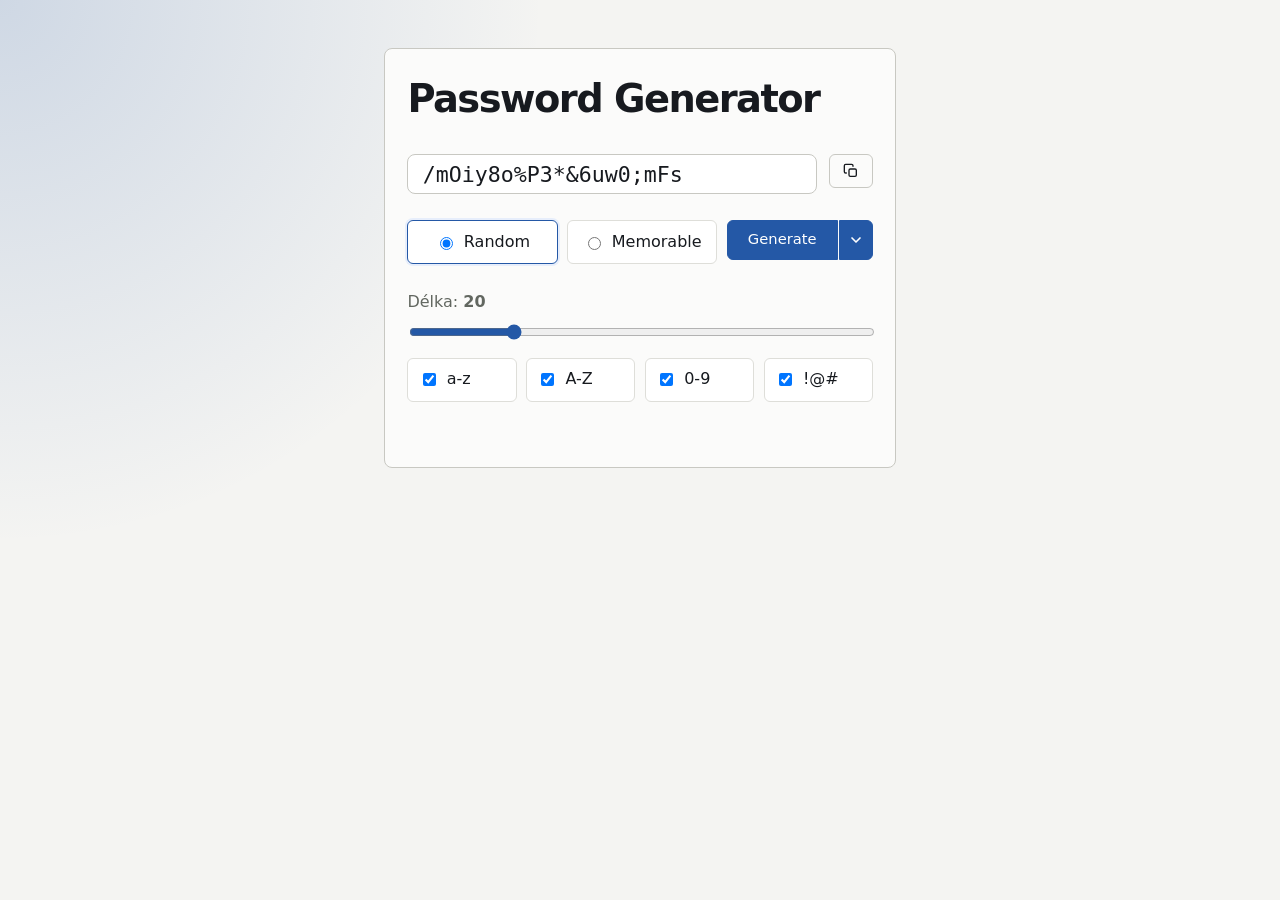
==== index.html @ ce69836f "Modernize kostra theming and make button focus visible Why Two CSS-first refinements to the vendored" ====
<!doctype html>
<html lang="cs">
<head>
  <meta charset="utf-8">
  <meta name="viewport" content="width=device-width, initial-scale=1">
  <title>Password Generator</title>
  <meta name="robots" content="noindex, nofollow">
  <link rel="stylesheet" href="/kostra.css?v=11">
  <link rel="stylesheet" href="/styles.css?v=11">
  <script defer src="/app.js?v=11"></script>
</head>
<body>
  <main class="page-shell">
    <section class="card" id="generatorCard">
      <h1>Password Generator</h1>

      <div class="result-row">
        <label class="sr-only" for="result">Vygenerované heslo</label>
        <input class="input input--lg result-input" id="result" type="text" readonly spellcheck="false" autocomplete="off" value="">
        <button class="btn btn--outline copy-btn" id="copyBtn" type="button" aria-label="Kopírovat" title="Kopírovat">
          <svg viewBox="0 0 24 24" width="18" height="18" fill="none" stroke="currentColor" stroke-width="2" stroke-linecap="round" stroke-linejoin="round" aria-hidden="true">
            <rect x="9" y="9" width="11" height="11" rx="2"></rect>
            <path d="M5 15H4a2 2 0 0 1-2-2V4a2 2 0 0 1 2-2h9a2 2 0 0 1 2 2v1"></path>
          </svg>
        </button>
      </div>

      <div class="controls-row">
        <div class="mode-switch" role="group" aria-label="Režim">
          <label><input type="radio" name="mode" value="random" checked> Random</label>
          <label><input type="radio" name="mode" value="memorable"> Memorable</label>
        </div>
        <div class="generate-group">
          <button class="btn btn--default btn--lg" id="generateBtn" type="button">Generate</button>
          <button class="btn btn--default btn--lg generate-caret" id="moreBtn" type="button" aria-haspopup="true" aria-expanded="false" aria-label="Další možnosti">
            <svg viewBox="0 0 24 24" width="16" height="16" fill="none" stroke="currentColor" stroke-width="2.5" stroke-linecap="round" stroke-linejoin="round" aria-hidden="true">
              <path d="m6 9 6 6 6-6"></path>
            </svg>
          </button>
          <div class="more-menu" id="moreMenu" role="menu" hidden>
            <button class="more-menu__item" id="bulkBtn" type="button" role="menuitem">Generovat 10 hesel do tabulky</button>
          </div>
        </div>
      </div>

      <div id="randomOptions">
        <label class="field">
          <span>Délka: <strong id="lengthValue">20</strong></span>
          <input id="length" type="range" min="8" max="64" value="20">
        </label>

        <div class="toggles" aria-label="Znakové sady">
          <label><input id="lowercase" type="checkbox" checked> a-z</label>
          <label><input id="uppercase" type="checkbox" checked> A-Z</label>
          <label><input id="numbers" type="checkbox" checked> 0-9</label>
          <label><input id="symbols" type="checkbox" checked> !@#</label>
        </div>
      </div>

      <div id="memorableOptions" hidden>
        <label class="field">
          <span>Počet slov: <strong id="wordCountValue">4</strong></span>
          <input id="wordCount" type="range" min="3" max="8" value="4">
        </label>
      </div>

      <span class="hint" id="copyHint" aria-live="polite"></span>
    </section>

    <section class="card table-card" id="tableCard" hidden>
      <div class="table-head">
        <h2>Hesla</h2>
        <button class="btn btn--outline" id="copyTableBtn" type="button">Kopírovat tabulku</button>
      </div>
      <table class="pw-table">
        <thead>
          <tr><th class="col-num">#</th><th class="col-user">Username</th><th>Password</th><th class="col-action"><span class="sr-only">Akce</span></th></tr>
        </thead>
        <tbody id="tableBody"></tbody>
      </table>
      <button class="btn btn--outline add-row-btn" id="addRowBtn" type="button">+ Přidat řádek</button>
      <span class="hint" id="tableHint" aria-live="polite"></span>
    </section>
  </main>
</body>
</html>
---- kostra.css ----
/*
 * kostra — minimalistický CSS design system nad nativními HTML prvky.
 *
 * Drop tento jeden soubor do projektu (statické HTML, Preact, React, Vue,
 * cokoliv) a používej třídy. Žádné JS hooky, žádné build kroky.
 *
 * Pojmenování tokenů koresponduje s shadcn/Tailwind konvencí (--background,
 * --foreground, --primary, ...), takže pozdější migrace na velkou knihovnu
 * = záměna stylesheet, ne přepis šablon.
 */

:root {
  color-scheme: light dark;

  /* === Colors — light/dark párováno přes light-dark() ============== */
  --bg: light-dark(#f4f4f2, #0e1014);
  --panel: light-dark(#fbfbfa, #15181d);
  --panel-2: light-dark(#f0f0ed, #1c2026);
  --panel-soft: light-dark(#ffffff, #1a1d22);
  --line: light-dark(#c8c8c2, #2a2f37);
  --line-soft: light-dark(#deded9, #232830);
  --line-strong: light-dark(#8f928a, #3f4651);
  --text: light-dark(#171a1f, #e6e8eb);
  --muted: light-dark(#626760, #8a93a0);
  --accent: light-dark(#2458a6, #6aa3ff);
  --accent-soft: light-dark(#e7eefb, #1a2c47);
  --accent-strong: light-dark(#1f4c8f, #8ab8ff);
  --danger: light-dark(#b42318, #ef5350);
  --danger-strong: light-dark(#991e14, #f0625f);
  --success: light-dark(#16803c, #4ade80);
  --warning: light-dark(#a15c00, #fbbf24);

  /* Text-on-fill — drží kontrast v obou režimech. */
  --on-accent: light-dark(#ffffff, #0e1014);
  --on-danger: light-dark(#ffffff, #0e1014);

  /* Tlumený translucentní surface (trigger tlačítka, ghost stavy). */
  --surface-translucent: light-dark(rgba(255, 255, 255, 0.34), rgba(255, 255, 255, 0.04));

  /* === Typography ================================================== */
  --font-sans: system-ui, -apple-system, "Segoe UI", sans-serif;
  --font-mono: ui-monospace, SFMono-Regular, Menlo, Consolas, monospace;

  /* === Radii ======================================================= */
  --radius-xs: 4px;
  --radius-sm: 6px;
  --radius-md: 8px;
  --radius-lg: 14px;
  --radius-pill: 999px;

  /* === Shadows — light-dark() na každé vrstvě (komatový list nelze
     dát do jednoho light-dark(), tak párujeme vrstvu po vrstvě) ====== */
  --shadow-sm: light-dark(0 1px 2px rgba(16, 24, 40, 0.05), 0 1px 2px rgba(0, 0, 0, 0.25));
  --shadow-md: light-dark(0 1px 2px rgba(16, 24, 40, 0.12), 0 1px 2px rgba(0, 0, 0, 0.4));
  --shadow-lg: light-dark(0 4px 14px rgba(15, 23, 42, 0.08), 0 4px 14px rgba(0, 0, 0, 0.5)),
    light-dark(0 2px 4px rgba(15, 23, 42, 0.04), 0 2px 4px rgba(0, 0, 0, 0.35));

  /* === Motion ====================================================== */
  --transition-base: background-color 150ms ease, border-color 150ms ease,
    color 150ms ease;
  --transition-with-shadow: var(--transition-base), box-shadow 150ms ease;

  /* === Focus rings — odvozené z tokenů, platí v obou režimech ====== */
  --ring-accent: 0 0 0 3px var(--accent-soft);
  --ring-danger: 0 0 0 3px color-mix(in srgb, var(--danger) 22%, transparent);

  font-family: var(--font-sans);
}

* {
  box-sizing: border-box;
}

html,
body {
  margin: 0;
  min-height: 100%;
}

body {
  background: var(--bg);
  color: var(--text);
  font-family: var(--font-sans);
  line-height: 1.55;
}

a {
  color: var(--accent);
}

code {
  background: var(--panel-2);
  border-radius: var(--radius-xs);
  font-family: var(--font-mono);
  font-size: 0.85em;
  padding: 0.1rem 0.35rem;
}

/* === Button (.btn) — shadcn-inspired ============================== */
.btn {
  align-items: center;
  border: 1px solid transparent;
  border-radius: var(--radius-sm);
  color: var(--text);
  cursor: pointer;
  display: inline-flex;
  flex: 0 0 auto;
  font: inherit;
  font-size: 0.86rem;
  font-weight: 500;
  gap: 0.4rem;
  height: 2.1rem;
  justify-content: center;
  line-height: 1;
  padding: 0 0.85rem;
  text-decoration: none;
  transition: var(--transition-with-shadow);
  white-space: nowrap;
}

.btn:focus-visible {
  border-color: var(--accent);
  outline: 2px solid var(--accent);
  outline-offset: 2px;
}

.btn:disabled,
.btn[aria-disabled="true"] {
  opacity: 0.5;
  pointer-events: none;
}

.btn > svg {
  flex: 0 0 auto;
  height: 1rem;
  width: 1rem;
}

.btn--default {
  background: var(--accent);
  border-color: var(--accent);
  box-shadow: var(--shadow-md);
  color: var(--on-accent);
}
.btn--default:hover {
  background: var(--accent-strong);
  border-color: var(--accent-strong);
}

.btn--secondary {
  background: var(--panel-2);
  border-color: var(--line-soft);
}
.btn--secondary:hover {
  background: var(--line-soft);
}

.btn--destructive {
  background: var(--danger);
  border-color: var(--danger);
  box-shadow: var(--shadow-md);
  color: var(--on-danger);
}
.btn--destructive:hover {
  background: var(--danger-strong);
  border-color: var(--danger-strong);
}
.btn--destructive:focus-visible {
  border-color: var(--danger);
  outline-color: var(--danger);
}

.btn--outline {
  background: var(--panel);
  border-color: var(--line);
  box-shadow: var(--shadow-sm);
}
.btn--outline:hover {
  background: var(--panel-2);
  border-color: var(--accent);
  color: var(--accent);
}

.btn--ghost {
  background: transparent;
}
.btn--ghost:hover {
  background: var(--panel-2);
  color: var(--accent);
}

.btn--link {
  background: transparent;
  color: var(--accent);
  height: auto;
  padding: 0;
}
.btn--link:hover {
  text-decoration: underline;
  text-underline-offset: 3px;
}
.btn--link:focus-visible {
  border-color: transparent;
  border-radius: var(--radius-xs);
}

/* Sizes */
.btn--sm {
  font-size: 0.8rem;
  gap: 0.32rem;
  height: 1.8rem;
  padding: 0 0.65rem;
}
.btn--lg {
  font-size: 0.92rem;
  height: 2.5rem;
  padding: 0 1.25rem;
}
.btn--icon {
  padding: 0;
  width: 2.1rem;
}
.btn--icon.btn--sm {
  width: 1.8rem;
}
.btn--icon.btn--lg {
  width: 2.5rem;
}

/* === Button group ================================================= */
.btn-group {
  align-items: center;
  display: inline-flex;
}
.btn-group--vertical {
  align-items: stretch;
  flex-direction: column;
}
.btn-group > .btn {
  border-radius: 0;
  position: relative;
}
.btn-group > .btn:hover,
.btn-group > .btn:focus-visible {
  z-index: 1;
}
.btn-group:not(.btn-group--vertical) > .btn + .btn {
  margin-left: -1px;
}
.btn-group:not(.btn-group--vertical) > .btn:first-child {
  border-bottom-left-radius: var(--radius-sm);
  border-top-left-radius: var(--radius-sm);
}
.btn-group:not(.btn-group--vertical) > .btn:last-child {
  border-bottom-right-radius: var(--radius-sm);
  border-top-right-radius: var(--radius-sm);
}
.btn-group--vertical > .btn + .btn {
  margin-top: -1px;
}
.btn-group--vertical > .btn:first-child {
  border-top-left-radius: var(--radius-sm);
  border-top-right-radius: var(--radius-sm);
}
.btn-group--vertical > .btn:last-child {
  border-bottom-left-radius: var(--radius-sm);
  border-bottom-right-radius: var(--radius-sm);
}
.btn-group__separator {
  align-self: stretch;
  background: var(--line);
  flex: 0 0 auto;
  width: 1px;
}
.btn-group--vertical > .btn-group__separator {
  height: 1px;
  width: auto;
}

/* === Input (.input) =============================================== */
.input {
  background: var(--panel-soft);
  border: 1px solid var(--line);
  border-radius: var(--radius-sm);
  color: var(--text);
  font: inherit;
  font-size: 0.9rem;
  height: 2.1rem;
  padding: 0 0.75rem;
  transition: var(--transition-with-shadow);
  width: 100%;
}
.input:hover {
  border-color: var(--line-strong);
}
.input:focus-visible,
.input:focus {
  border-color: var(--accent);
  box-shadow: var(--ring-accent);
  outline: none;
}
.input:disabled {
  opacity: 0.5;
  pointer-events: none;
}

.input--sm {
  font-size: 0.84rem;
  height: 1.8rem;
  padding: 0 0.6rem;
}
.input--lg {
  font-size: 0.98rem;
  height: 2.5rem;
  padding: 0 0.9rem;
  border-radius: var(--radius-md);
}

/* === Card (.card) ================================================= */
.card {
  background: var(--panel);
  border: 1px solid var(--line);
  border-radius: var(--radius-md);
  padding: 1.25rem 1.4rem;
}
.card > * + * {
  margin-top: 0.6rem;
}
.card > h1,
.card > h2,
.card > h3 {
  margin-top: 0;
}

/* === Dropdown menu (details/summary) ============================== */
.menu {
  position: relative;
}

.menu summary {
  align-items: center;
  background: var(--surface-translucent);
  border: 1px solid var(--line-soft);
  border-radius: var(--radius-sm);
  color: var(--muted);
  cursor: pointer;
  display: inline-flex;
  font-family: var(--font-mono);
  height: 1.8rem;
  justify-content: center;
  list-style: none;
  padding: 0 0.6rem;
  transition: var(--transition-base);
}

.menu[open] summary,
.menu summary:hover,
.menu summary:focus-visible {
  background: var(--panel-soft);
  border-color: var(--line-soft);
  color: var(--accent);
  outline: none;
}

.menu summary::-webkit-details-marker {
  display: none;
}

.menu__popup {
  background: var(--panel);
  border: 1px solid var(--line-soft);
  border-radius: var(--radius-md);
  box-shadow: var(--shadow-lg);
  min-width: 9rem;
  padding: 0.3rem;
  position: absolute;
  right: 0;
  top: calc(100% + 0.4rem);
  z-index: 40;
}

/* .btn uvnitř .menu__popup se chová jako menu položka. */
.menu__popup .btn {
  border-radius: var(--radius-xs);
  font-size: 0.84rem;
  font-weight: 400;
  gap: 0.5rem;
  height: 1.8rem;
  justify-content: flex-start;
  padding: 0 0.6rem;
  width: 100%;
}

.menu__popup .btn:hover,
.menu__popup .btn:focus-visible {
  background: var(--accent-soft);
  border-color: transparent;
  box-shadow: none;
  color: var(--accent);
  outline: none;
}

.menu__popup .btn:disabled {
  background: transparent;
  color: var(--muted);
}

/* === Status dot =================================================== */
.status {
  align-items: center;
  color: var(--muted);
  display: inline-flex;
  font-family: var(--font-mono);
  font-size: 0.86rem;
  gap: 0.5rem;
}

.dot {
  background: var(--muted);
  border-radius: var(--radius-pill);
  display: inline-block;
  height: 0.6rem;
  width: 0.6rem;
}

.dot--connecting {
  background: var(--warning);
  animation: kostra-pulse 1s infinite;
}
.dot--connected,
.dot--ok {
  background: var(--success);
}
.dot--idle,
.dot--disconnected {
  background: var(--muted);
}
.dot--error,
.dot--danger {
  background: var(--danger);
}

@keyframes kostra-pulse {
  0%,
  100% {
    opacity: 1;
  }
  50% {
    opacity: 0.35;
  }
}

/* === Key cap (.kbd) =============================================== */
.kbd {
  background: var(--panel-2);
  border: 1px solid var(--line-soft);
  border-radius: var(--radius-xs);
  color: var(--muted);
  font-family: var(--font-mono);
  font-size: 0.68rem;
  font-style: normal;
  font-weight: 600;
  line-height: 1;
  padding: 0.22rem 0.34rem;
}

/* === Badge (.badge) =============================================== */
.badge {
  background: var(--panel-2);
  border: 1px solid var(--line-soft);
  border-radius: var(--radius-pill);
  color: var(--muted);
  display: inline-flex;
  font-size: 0.7rem;
  font-weight: 650;
  line-height: 1;
  padding: 0.22rem 0.42rem;
  white-space: nowrap;
}

.badge--accent {
  background: var(--accent-soft);
  border-color: transparent;
  color: var(--accent);
}

.badge--danger {
  background: color-mix(in srgb, var(--danger) 12%, transparent);
  border-color: transparent;
  color: var(--danger);
}

.badge--success {
  background: color-mix(in srgb, var(--success) 12%, transparent);
  border-color: transparent;
  color: var(--success);
}
---- styles.css ----
body {
  margin: 0;
  min-height: 100vh;
  background:
    radial-gradient(circle at top left, color-mix(in srgb, var(--accent) 18%, transparent), transparent 34rem),
    var(--bg);
  color: var(--text);
}

.page-shell {
  width: min(32rem, calc(100vw - 2rem));
  margin: 0 auto;
  padding: 3rem 0;
}

.card {
  display: flex;
  flex-direction: column;
  gap: 1rem;
}

.card[hidden] {
  display: none;
}

.card h1 {
  margin: 0;
  font-size: clamp(1.6rem, 4vw, 2.4rem);
  letter-spacing: -0.04em;
}

.result-row {
  display: flex;
  align-items: stretch;
  gap: 0.75rem;
}

.result-input {
  flex: 1;
  min-width: 0;
  font-family: var(--font-mono);
  font-size: clamp(1rem, 2.2vw, 1.35rem);
}

.copy-btn {
  flex: 0 0 auto;
  display: inline-flex;
  align-items: center;
  justify-content: center;
  padding: 0;
  width: 2.75rem;
}

.copy-btn--done {
  color: var(--success);
  border-color: var(--success);
}

.controls-row {
  display: flex;
  align-items: stretch;
  gap: 0.6rem;
}

.controls-row .mode-switch {
  flex: 1;
}

.generate-group {
  position: relative;
  flex: 0 0 auto;
  display: flex;
}

.generate-group #generateBtn {
  border-top-right-radius: 0;
  border-bottom-right-radius: 0;
}

.generate-caret {
  display: inline-flex;
  align-items: center;
  justify-content: center;
  padding: 0 0.5rem;
  margin-left: 1px;
  border-top-left-radius: 0;
  border-bottom-left-radius: 0;
}

.more-menu {
  position: absolute;
  top: calc(100% + 0.4rem);
  right: 0;
  z-index: 10;
  min-width: max-content;
  padding: 0.3rem;
  border: 1px solid var(--line);
  border-radius: var(--radius-md);
  background: var(--panel);
  box-shadow: 0 8px 24px rgba(0, 0, 0, 0.18);
}

.more-menu[hidden] {
  display: none;
}

.more-menu__item {
  display: block;
  width: 100%;
  padding: 0.55rem 0.7rem;
  border: 0;
  border-radius: var(--radius-sm);
  background: transparent;
  color: var(--text);
  font: inherit;
  text-align: left;
  white-space: nowrap;
  cursor: pointer;
}

.more-menu__item:hover {
  background: var(--accent-soft);
  color: var(--accent-strong);
}

.mode-switch {
  display: grid;
  grid-template-columns: repeat(2, minmax(0, 1fr));
  gap: 0.6rem;
}

.mode-switch label {
  display: flex;
  align-items: center;
  justify-content: center;
  gap: 0.5rem;
  padding: 0.55rem 0.65rem;
  border: 1px solid var(--line-soft);
  border-radius: var(--radius-sm);
  background: var(--panel-soft);
  cursor: pointer;
}

.mode-switch label:has(input:checked) {
  border-color: var(--accent);
  box-shadow: 0 0 0 2px var(--accent-soft);
}

#randomOptions {
  display: grid;
  gap: 1rem;
}

#randomOptions[hidden],
#memorableOptions[hidden] {
  display: none;
}

.field {
  display: grid;
  gap: 0.45rem;
}

.field span {
  color: var(--muted);
}

.field input[type="range"] {
  width: 100%;
  accent-color: var(--accent);
}

.toggles {
  display: grid;
  grid-template-columns: repeat(4, minmax(0, 1fr));
  gap: 0.6rem;
}

.toggles label {
  display: flex;
  align-items: center;
  gap: 0.5rem;
  padding: 0.55rem 0.65rem;
  border: 1px solid var(--line-soft);
  border-radius: var(--radius-sm);
  background: var(--panel-soft);
}

.hint {
  color: var(--muted);
  min-height: 1.2em;
}

.sr-only {
  position: absolute;
  width: 1px;
  height: 1px;
  padding: 0;
  margin: -1px;
  overflow: hidden;
  clip: rect(0, 0, 0, 0);
  white-space: nowrap;
  border: 0;
}

/* Break the table out of the narrow column to a wide, spreadsheet-like block */
.table-card {
  width: min(72rem, calc(100vw - 2rem));
  position: relative;
  left: 50%;
  transform: translateX(-50%);
  margin-top: 1rem;
}

.table-head {
  display: flex;
  align-items: center;
  justify-content: space-between;
  gap: 0.75rem;
}

.table-head h2 {
  margin: 0;
}

.pw-table {
  width: 100%;
  border-collapse: collapse;
  font-size: 0.95rem;
  border: 1px solid var(--line);
  table-layout: fixed;
}

.pw-table th,
.pw-table td {
  border: 1px solid var(--line-soft);
  text-align: left;
}

.pw-table th {
  padding: 0.45rem 0.7rem;
  background: var(--panel-2);
  color: var(--text);
  font-weight: 600;
}

.pw-table td {
  padding: 0;
}

.pw-table .col-num {
  width: 3rem;
  padding: 0.5rem 0.6rem;
  background: var(--panel-2);
  color: var(--muted);
  text-align: center;
}

.col-user {
  width: 34%;
}

.pw-table .col-action {
  width: 3.25rem;
  text-align: center;
}

.pw-table td.col-action {
  padding: 0.3rem;
}

/* Per-row regenerate: compact square icon button */
.regen-btn {
  display: inline-flex;
  align-items: center;
  justify-content: center;
  width: 2rem;
  height: 2rem;
  padding: 0;
}

.add-row-btn {
  align-self: flex-start;
}

.pw-cell {
  padding: 0.5rem 0.7rem;
  font-family: var(--font-mono);
  white-space: nowrap;
  overflow: hidden;
  text-overflow: ellipsis;
}

/* Seamless, Excel-like editable cell */
.username-input {
  width: 100%;
  border: 0;
  border-radius: 0;
  background: transparent;
  padding: 0.5rem 0.7rem;
  font: inherit;
  color: inherit;
}

.username-input:focus {
  outline: 2px solid var(--accent);
  outline-offset: -2px;
  background: var(--panel-soft);
}

@media (max-width: 760px) {
  .page-shell { padding: 1.25rem 0; }
  .result-row { flex-direction: column; }
}
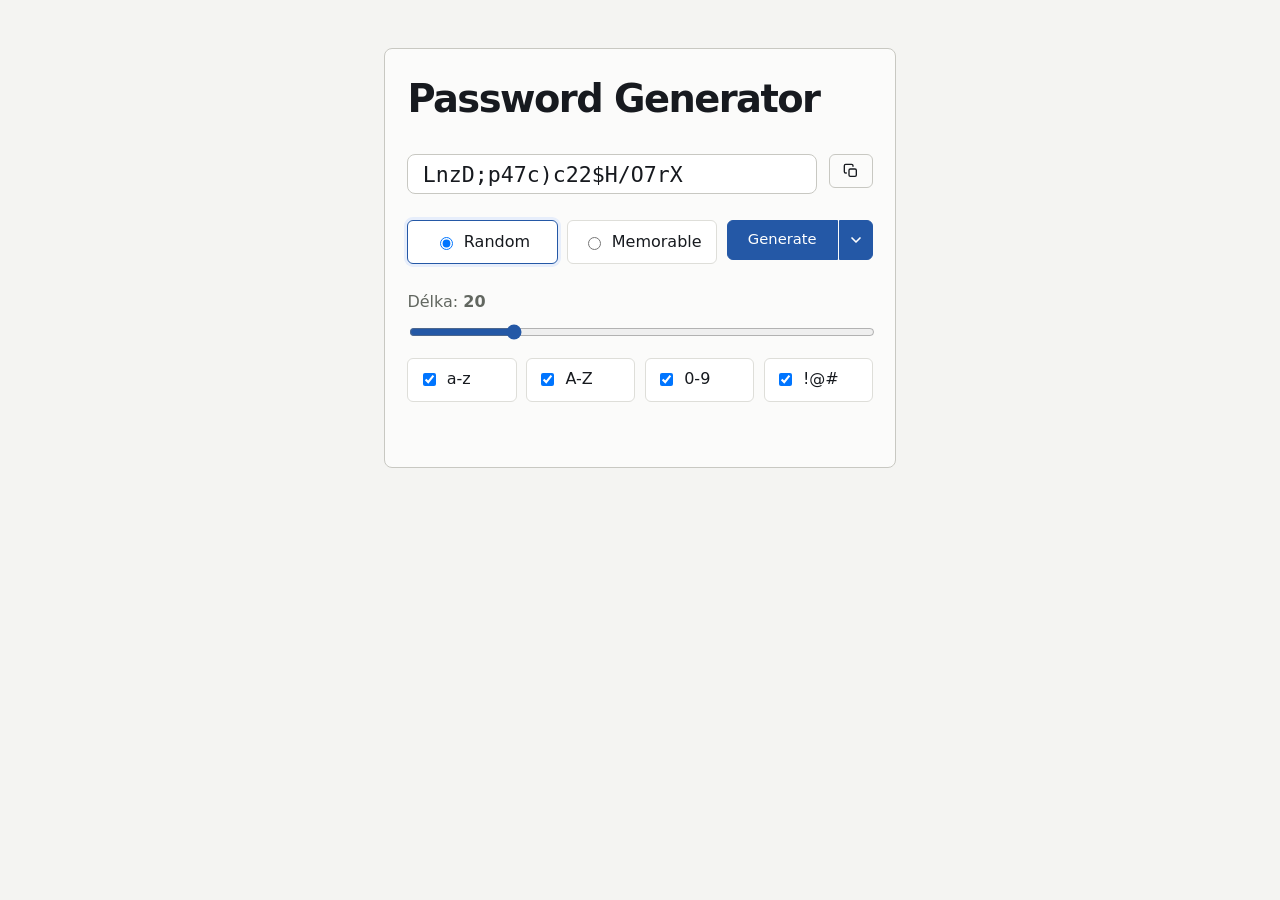
==== commit 6170136c: "Hoist reusable primitives into kostra design system Why   styles.css had accumulated several project" ====
--- a/index.html
+++ b/index.html
@@ -5,9 +5,9 @@
   <meta name="viewport" content="width=device-width, initial-scale=1">
   <title>Password Generator</title>
   <meta name="robots" content="noindex, nofollow">
-  <link rel="stylesheet" href="/kostra.css?v=11">
-  <link rel="stylesheet" href="/styles.css?v=11">
-  <script defer src="/app.js?v=11"></script>
+  <link rel="stylesheet" href="/kostra.css?v=12">
+  <link rel="stylesheet" href="/styles.css?v=12">
+  <script defer src="/app.js?v=12"></script>
 </head>
 <body>
   <main class="page-shell">
@@ -26,7 +26,7 @@
       </div>
 
       <div class="controls-row">
-        <div class="mode-switch" role="group" aria-label="Režim">
+        <div class="segmented" role="group" aria-label="Režim">
           <label><input type="radio" name="mode" value="random" checked> Random</label>
           <label><input type="radio" name="mode" value="memorable"> Memorable</label>
         </div>
@@ -72,7 +72,7 @@
         <h2>Hesla</h2>
         <button class="btn btn--outline" id="copyTableBtn" type="button">Kopírovat tabulku</button>
       </div>
-      <table class="pw-table">
+      <table class="table pw-table">
         <thead>
           <tr><th class="col-num">#</th><th class="col-user">Username</th><th>Password</th><th class="col-action"><span class="sr-only">Akce</span></th></tr>
         </thead>
--- a/kostra.css
+++ b/kostra.css
@@ -316,6 +316,43 @@
   border-radius: var(--radius-md);
 }
 
+/* === Form field (.field) — stacked label + control =============== */
+.field {
+  display: grid;
+  gap: 0.45rem;
+}
+.field > span {
+  color: var(--muted);
+}
+
+/* Tlumený nápovědný / stavový text pod polem. */
+.hint {
+  color: var(--muted);
+  min-height: 1.2em;
+}
+
+/* === Segmented control (.segmented) — radio skupina jako tlačítka = */
+.segmented {
+  display: flex;
+  gap: 0.6rem;
+}
+.segmented > label {
+  align-items: center;
+  background: var(--panel-soft);
+  border: 1px solid var(--line-soft);
+  border-radius: var(--radius-sm);
+  cursor: pointer;
+  display: flex;
+  flex: 1;
+  gap: 0.5rem;
+  justify-content: center;
+  padding: 0.55rem 0.65rem;
+}
+.segmented > label:has(input:checked) {
+  border-color: var(--accent);
+  box-shadow: var(--ring-accent);
+}
+
 /* === Card (.card) ================================================= */
 .card {
   background: var(--panel);
@@ -330,6 +367,28 @@
 .card > h2,
 .card > h3 {
   margin-top: 0;
+}
+
+/* === Table (.table) ============================================== */
+.table {
+  border: 1px solid var(--line);
+  border-collapse: collapse;
+  font-size: 0.95rem;
+  width: 100%;
+}
+.table th,
+.table td {
+  border: 1px solid var(--line-soft);
+  text-align: left;
+}
+.table th {
+  background: var(--panel-2);
+  color: var(--text);
+  font-weight: 600;
+  padding: 0.45rem 0.7rem;
+}
+.table td {
+  padding: 0.5rem 0.7rem;
 }
 
 /* === Dropdown menu (details/summary) ============================== */
@@ -495,3 +554,18 @@
   border-color: transparent;
   color: var(--success);
 }
+
+/* === Utilities =================================================== */
+
+/* Vizuálně skryté, ale čitelné pro screenreadery. */
+.sr-only {
+  border: 0;
+  clip: rect(0, 0, 0, 0);
+  height: 1px;
+  margin: -1px;
+  overflow: hidden;
+  padding: 0;
+  position: absolute;
+  white-space: nowrap;
+  width: 1px;
+}
--- a/styles.css
+++ b/styles.css
@@ -1,12 +1,3 @@
-body {
-  margin: 0;
-  min-height: 100vh;
-  background:
-    radial-gradient(circle at top left, color-mix(in srgb, var(--accent) 18%, transparent), transparent 34rem),
-    var(--bg);
-  color: var(--text);
-}
-
 .page-shell {
   width: min(32rem, calc(100vw - 2rem));
   margin: 0 auto;
@@ -62,7 +53,7 @@
   gap: 0.6rem;
 }
 
-.controls-row .mode-switch {
+.controls-row .segmented {
   flex: 1;
 }
 
@@ -123,84 +114,35 @@
   color: var(--accent-strong);
 }
 
-.mode-switch {
+#randomOptions {
   display: grid;
-  grid-template-columns: repeat(2, minmax(0, 1fr));
+  gap: 1rem;
+}
+
+#randomOptions[hidden],
+#memorableOptions[hidden] {
+  display: none;
+}
+
+.field input[type="range"] {
+  width: 100%;
+  accent-color: var(--accent);
+}
+
+.toggles {
+  display: grid;
+  grid-template-columns: repeat(4, minmax(0, 1fr));
   gap: 0.6rem;
 }
 
-.mode-switch label {
-  display: flex;
-  align-items: center;
-  justify-content: center;
+.toggles label {
+  display: flex;
+  align-items: center;
   gap: 0.5rem;
   padding: 0.55rem 0.65rem;
   border: 1px solid var(--line-soft);
   border-radius: var(--radius-sm);
   background: var(--panel-soft);
-  cursor: pointer;
-}
-
-.mode-switch label:has(input:checked) {
-  border-color: var(--accent);
-  box-shadow: 0 0 0 2px var(--accent-soft);
-}
-
-#randomOptions {
-  display: grid;
-  gap: 1rem;
-}
-
-#randomOptions[hidden],
-#memorableOptions[hidden] {
-  display: none;
-}
-
-.field {
-  display: grid;
-  gap: 0.45rem;
-}
-
-.field span {
-  color: var(--muted);
-}
-
-.field input[type="range"] {
-  width: 100%;
-  accent-color: var(--accent);
-}
-
-.toggles {
-  display: grid;
-  grid-template-columns: repeat(4, minmax(0, 1fr));
-  gap: 0.6rem;
-}
-
-.toggles label {
-  display: flex;
-  align-items: center;
-  gap: 0.5rem;
-  padding: 0.55rem 0.65rem;
-  border: 1px solid var(--line-soft);
-  border-radius: var(--radius-sm);
-  background: var(--panel-soft);
-}
-
-.hint {
-  color: var(--muted);
-  min-height: 1.2em;
-}
-
-.sr-only {
-  position: absolute;
-  width: 1px;
-  height: 1px;
-  padding: 0;
-  margin: -1px;
-  overflow: hidden;
-  clip: rect(0, 0, 0, 0);
-  white-space: nowrap;
-  border: 0;
 }
 
 /* Break the table out of the narrow column to a wide, spreadsheet-like block */
@@ -223,25 +165,9 @@
   margin: 0;
 }
 
+/* Fixed layout + seamless editable cells layered on kostra's .table */
 .pw-table {
-  width: 100%;
-  border-collapse: collapse;
-  font-size: 0.95rem;
-  border: 1px solid var(--line);
   table-layout: fixed;
-}
-
-.pw-table th,
-.pw-table td {
-  border: 1px solid var(--line-soft);
-  text-align: left;
-}
-
-.pw-table th {
-  padding: 0.45rem 0.7rem;
-  background: var(--panel-2);
-  color: var(--text);
-  font-weight: 600;
 }
 
 .pw-table td {
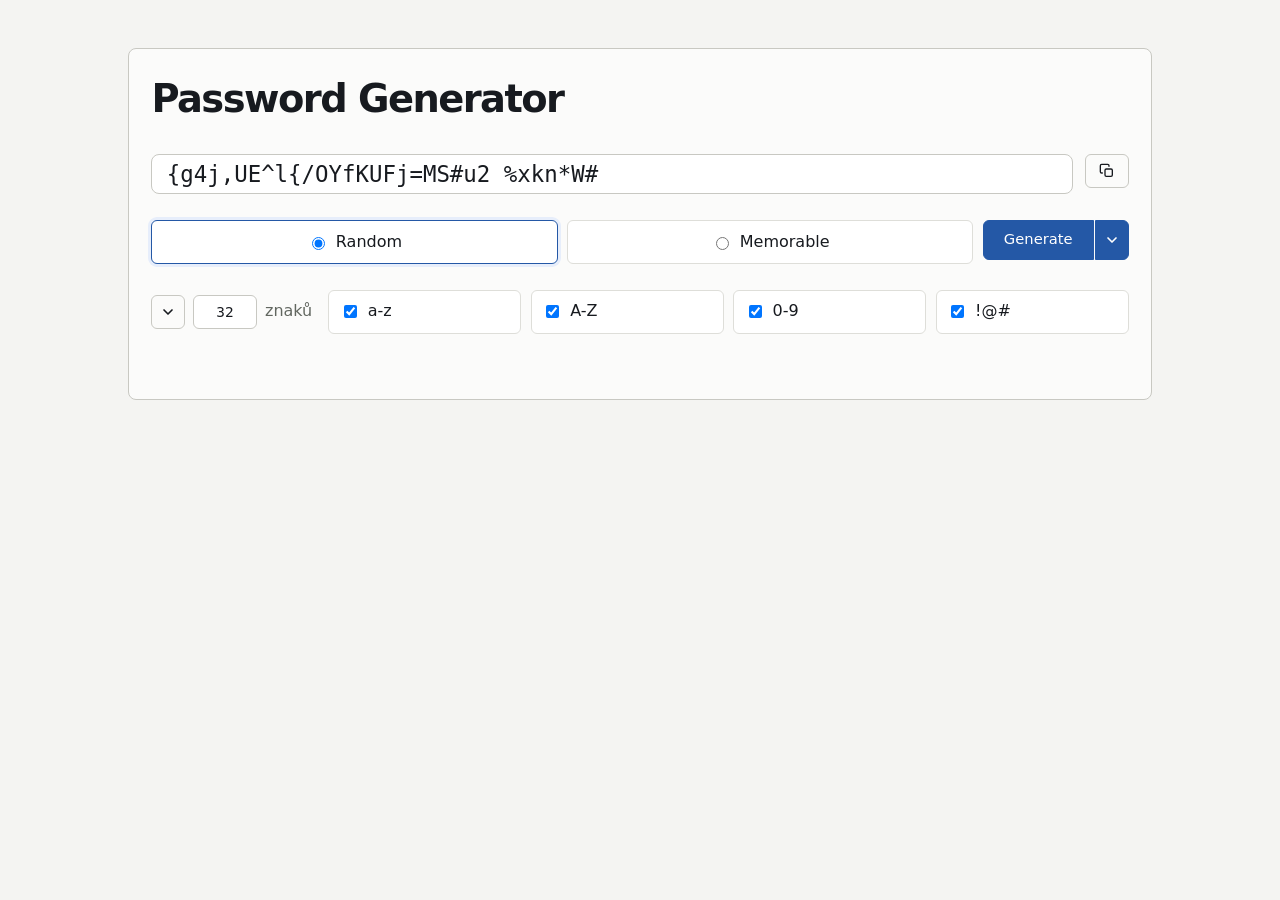
==== commit 22cb3946: "Rework length and word-count pickers with presets Why   The length slider gave no precise control an" ====
--- a/index.html
+++ b/index.html
@@ -5,9 +5,9 @@
   <meta name="viewport" content="width=device-width, initial-scale=1">
   <title>Password Generator</title>
   <meta name="robots" content="noindex, nofollow">
-  <link rel="stylesheet" href="/kostra.css?v=12">
-  <link rel="stylesheet" href="/styles.css?v=12">
-  <script defer src="/app.js?v=12"></script>
+  <link rel="stylesheet" href="/kostra.css?v=17">
+  <link rel="stylesheet" href="/styles.css?v=17">
+  <script defer src="/app.js?v=17"></script>
 </head>
 <body>
   <main class="page-shell">
@@ -44,24 +44,54 @@
       </div>
 
       <div id="randomOptions">
-        <label class="field">
-          <span>Délka: <strong id="lengthValue">20</strong></span>
-          <input id="length" type="range" min="8" max="64" value="20">
-        </label>
+        <div class="settings-row">
+          <div class="count-row">
+            <div class="count-presets-wrap">
+              <button class="btn btn--outline btn--icon count-presets-btn" id="lengthPresetsBtn" type="button" aria-haspopup="true" aria-expanded="false" aria-label="Předvolby délky">
+                <svg viewBox="0 0 24 24" width="16" height="16" fill="none" stroke="currentColor" stroke-width="2.5" stroke-linecap="round" stroke-linejoin="round" aria-hidden="true">
+                  <path d="m6 9 6 6 6-6"></path>
+                </svg>
+              </button>
+              <div class="menu__popup count-presets" id="lengthPresets" role="menu" hidden>
+                <button class="btn" type="button" role="menuitem" data-value="8">8 znaků</button>
+                <button class="btn" type="button" role="menuitem" data-value="16">16 znaků</button>
+                <button class="btn" type="button" role="menuitem" data-value="32">32 znaků</button>
+                <button class="btn" type="button" role="menuitem" data-value="64">64 znaků</button>
+                <button class="btn" type="button" role="menuitem" data-value="128">128 znaků</button>
+              </div>
+            </div>
+            <input id="length" class="input count-input" type="text" value="32" inputmode="numeric" autocomplete="off" aria-label="Délka hesla">
+            <span class="count-unit">znaků</span>
+          </div>
 
-        <div class="toggles" aria-label="Znakové sady">
-          <label><input id="lowercase" type="checkbox" checked> a-z</label>
-          <label><input id="uppercase" type="checkbox" checked> A-Z</label>
-          <label><input id="numbers" type="checkbox" checked> 0-9</label>
-          <label><input id="symbols" type="checkbox" checked> !@#</label>
+          <div class="toggles" aria-label="Znakové sady">
+            <label><input id="lowercase" type="checkbox" checked> a-z</label>
+            <label><input id="uppercase" type="checkbox" checked> A-Z</label>
+            <label><input id="numbers" type="checkbox" checked> 0-9</label>
+            <label><input id="symbols" type="checkbox" checked> !@#</label>
+          </div>
         </div>
       </div>
 
       <div id="memorableOptions" hidden>
-        <label class="field">
-          <span>Počet slov: <strong id="wordCountValue">4</strong></span>
-          <input id="wordCount" type="range" min="3" max="8" value="4">
-        </label>
+        <div class="count-row">
+          <div class="count-presets-wrap">
+            <button class="btn btn--outline btn--icon count-presets-btn" id="wordCountPresetsBtn" type="button" aria-haspopup="true" aria-expanded="false" aria-label="Předvolby počtu slov">
+              <svg viewBox="0 0 24 24" width="16" height="16" fill="none" stroke="currentColor" stroke-width="2.5" stroke-linecap="round" stroke-linejoin="round" aria-hidden="true">
+                <path d="m6 9 6 6 6-6"></path>
+              </svg>
+            </button>
+            <div class="menu__popup count-presets" id="wordCountPresets" role="menu" hidden>
+              <button class="btn" type="button" role="menuitem" data-value="3">3 slova</button>
+              <button class="btn" type="button" role="menuitem" data-value="4">4 slova</button>
+              <button class="btn" type="button" role="menuitem" data-value="5">5 slov</button>
+              <button class="btn" type="button" role="menuitem" data-value="6">6 slov</button>
+              <button class="btn" type="button" role="menuitem" data-value="8">8 slov</button>
+            </div>
+          </div>
+          <input id="wordCount" class="input count-input" type="text" value="4" inputmode="numeric" autocomplete="off" aria-label="Počet slov">
+          <span class="count-unit">slov</span>
+        </div>
       </div>
 
       <span class="hint" id="copyHint" aria-live="polite"></span>
--- a/styles.css
+++ b/styles.css
@@ -1,5 +1,5 @@
 .page-shell {
-  width: min(32rem, calc(100vw - 2rem));
+  width: min(64rem, calc(100vw - 2rem));
   margin: 0 auto;
   padding: 3rem 0;
 }
@@ -129,10 +129,52 @@
   accent-color: var(--accent);
 }
 
+/* Password settings on one line: length input + charset toggles */
+.settings-row {
+  display: flex;
+  align-items: center;
+  gap: 1rem;
+  flex-wrap: wrap;
+}
+
+/* Count picker (length / word count): presets trigger + narrow input + unit */
+.count-row {
+  display: flex;
+  align-items: center;
+  gap: 0.5rem;
+  flex: 0 0 auto;
+}
+
+.count-input {
+  flex: 0 0 auto;
+  width: 4rem;
+  text-align: center;
+  font-family: var(--font-mono);
+}
+
+.count-unit {
+  color: var(--muted);
+}
+
+.count-presets-wrap {
+  position: relative;
+  flex: 0 0 auto;
+}
+
+.count-presets {
+  min-width: 8rem;
+}
+
+.count-presets[hidden] {
+  display: none;
+}
+
 .toggles {
   display: grid;
   grid-template-columns: repeat(4, minmax(0, 1fr));
   gap: 0.6rem;
+  flex: 1;
+  min-width: 18rem;
 }
 
 .toggles label {
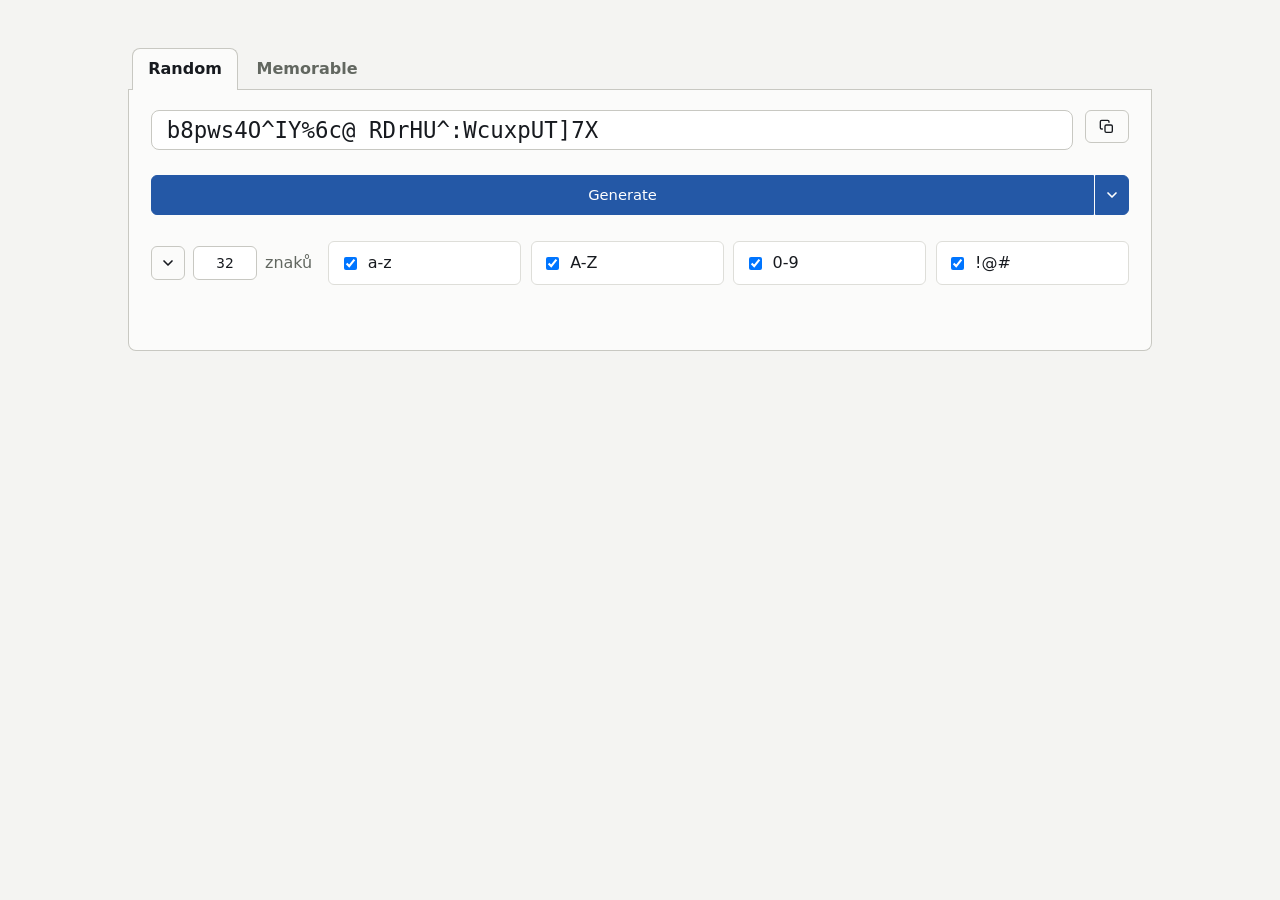
==== commit c1ed27a2: "Rework generator UI around kostra-native tabs Why   The page led with a large "Password Generator" t" ====
--- a/index.html
+++ b/index.html
@@ -5,14 +5,20 @@
   <meta name="viewport" content="width=device-width, initial-scale=1">
   <title>Password Generator</title>
   <meta name="robots" content="noindex, nofollow">
-  <link rel="stylesheet" href="/kostra.css?v=17">
-  <link rel="stylesheet" href="/styles.css?v=17">
-  <script defer src="/app.js?v=17"></script>
+  <link rel="stylesheet" href="/kostra.css?v=20">
+  <link rel="stylesheet" href="/styles.css?v=20">
+  <script defer src="/app.js?v=20"></script>
 </head>
 <body>
   <main class="page-shell">
-    <section class="card" id="generatorCard">
-      <h1>Password Generator</h1>
+    <div class="generator">
+      <div class="tabbar">
+        <div class="tabs" role="tablist" aria-label="Typ hesla">
+          <button class="tab" id="tab-random" type="button" role="tab" data-mode="random" aria-selected="true" aria-controls="generatorCard">Random</button>
+          <button class="tab" id="tab-memorable" type="button" role="tab" data-mode="memorable" aria-selected="false" aria-controls="generatorCard">Memorable</button>
+        </div>
+      </div>
+      <section class="card" id="generatorCard" role="tabpanel" aria-labelledby="tab-random">
 
       <div class="result-row">
         <label class="sr-only" for="result">Vygenerované heslo</label>
@@ -26,10 +32,6 @@
       </div>
 
       <div class="controls-row">
-        <div class="segmented" role="group" aria-label="Režim">
-          <label><input type="radio" name="mode" value="random" checked> Random</label>
-          <label><input type="radio" name="mode" value="memorable"> Memorable</label>
-        </div>
         <div class="generate-group">
           <button class="btn btn--default btn--lg" id="generateBtn" type="button">Generate</button>
           <button class="btn btn--default btn--lg generate-caret" id="moreBtn" type="button" aria-haspopup="true" aria-expanded="false" aria-label="Další možnosti">
@@ -95,9 +97,9 @@
       </div>
 
       <span class="hint" id="copyHint" aria-live="polite"></span>
-    </section>
+      </section>
 
-    <section class="card table-card" id="tableCard" hidden>
+      <section class="card table-card" id="tableCard" role="tabpanel" hidden>
       <div class="table-head">
         <h2>Hesla</h2>
         <button class="btn btn--outline" id="copyTableBtn" type="button">Kopírovat tabulku</button>
@@ -110,7 +112,8 @@
       </table>
       <button class="btn btn--outline add-row-btn" id="addRowBtn" type="button">+ Přidat řádek</button>
       <span class="hint" id="tableHint" aria-live="polite"></span>
-    </section>
+      </section>
+    </div>
   </main>
 </body>
 </html>
--- a/kostra.css
+++ b/kostra.css
@@ -369,6 +369,71 @@
   margin-top: 0;
 }
 
+/* === Tabs (.tabbar / .tabs / .tab) — folder tabs over a panel ===== */
+/* The tab strip sits on a baseline rule; the active tab borrows the
+   panel's background + border and overlaps the rule (margin-bottom: -1px)
+   so it reads as one continuous surface with the content below. */
+.tabbar {
+  align-items: flex-end;
+  border-bottom: 1px solid var(--line);
+  display: flex;
+  gap: 0.6rem;
+  padding: 0 0.25rem;
+}
+.tabs {
+  display: flex;
+  flex: 1 1 auto;
+  flex-wrap: wrap;
+  gap: 0.15rem;
+  margin-bottom: -1px;
+  min-width: 0;
+}
+.tab {
+  align-items: center;
+  background: transparent;
+  border: 1px solid transparent;
+  border-bottom: none;
+  border-radius: var(--radius-md) var(--radius-md) 0 0;
+  color: var(--muted);
+  cursor: pointer;
+  display: inline-flex;
+  font: inherit;
+  font-weight: 550;
+  gap: 0.5rem;
+  padding: 0.5rem 0.95rem;
+  transition: var(--transition-base);
+  white-space: nowrap;
+}
+/* Optional dismiss affordance inside a closable tab (e.g. an opened view). */
+.tab-close {
+  border-radius: var(--radius-xs);
+  color: var(--muted);
+  line-height: 1;
+  margin: -0.15rem -0.35rem -0.15rem 0;
+  padding: 0.1rem 0.3rem;
+}
+.tab-close:hover {
+  background: var(--line);
+  color: var(--text);
+}
+.tab:hover:not([disabled]) {
+  background: var(--panel-soft);
+  color: var(--text);
+}
+.tab[aria-selected="true"] {
+  background: var(--panel);
+  border-color: var(--line);
+  color: var(--text);
+}
+.tab[disabled] {
+  cursor: not-allowed;
+  opacity: 0.45;
+}
+.tab:focus-visible {
+  box-shadow: var(--ring-accent);
+  outline: none;
+}
+
 /* === Table (.table) ============================================== */
 .table {
   border: 1px solid var(--line);
--- a/styles.css
+++ b/styles.css
@@ -14,10 +14,13 @@
   display: none;
 }
 
-.card h1 {
-  margin: 0;
-  font-size: clamp(1.6rem, 4vw, 2.4rem);
-  letter-spacing: -0.04em;
+/* The generator's tab strip (kostra .tabbar/.tab) sits directly on the card:
+   drop the card's top border + radius so the tabbar's baseline rule is the
+   pane's top edge and the active tab merges seamlessly into the body. */
+.generator .card {
+  border-top: none;
+  border-top-left-radius: 0;
+  border-top-right-radius: 0;
 }
 
 .result-row {
@@ -53,17 +56,14 @@
   gap: 0.6rem;
 }
 
-.controls-row .segmented {
-  flex: 1;
-}
-
 .generate-group {
   position: relative;
-  flex: 0 0 auto;
+  flex: 1;
   display: flex;
 }
 
 .generate-group #generateBtn {
+  flex: 1;
   border-top-right-radius: 0;
   border-bottom-right-radius: 0;
 }
@@ -187,15 +187,6 @@
   background: var(--panel-soft);
 }
 
-/* Break the table out of the narrow column to a wide, spreadsheet-like block */
-.table-card {
-  width: min(72rem, calc(100vw - 2rem));
-  position: relative;
-  left: 50%;
-  transform: translateX(-50%);
-  margin-top: 1rem;
-}
-
 .table-head {
   display: flex;
   align-items: center;
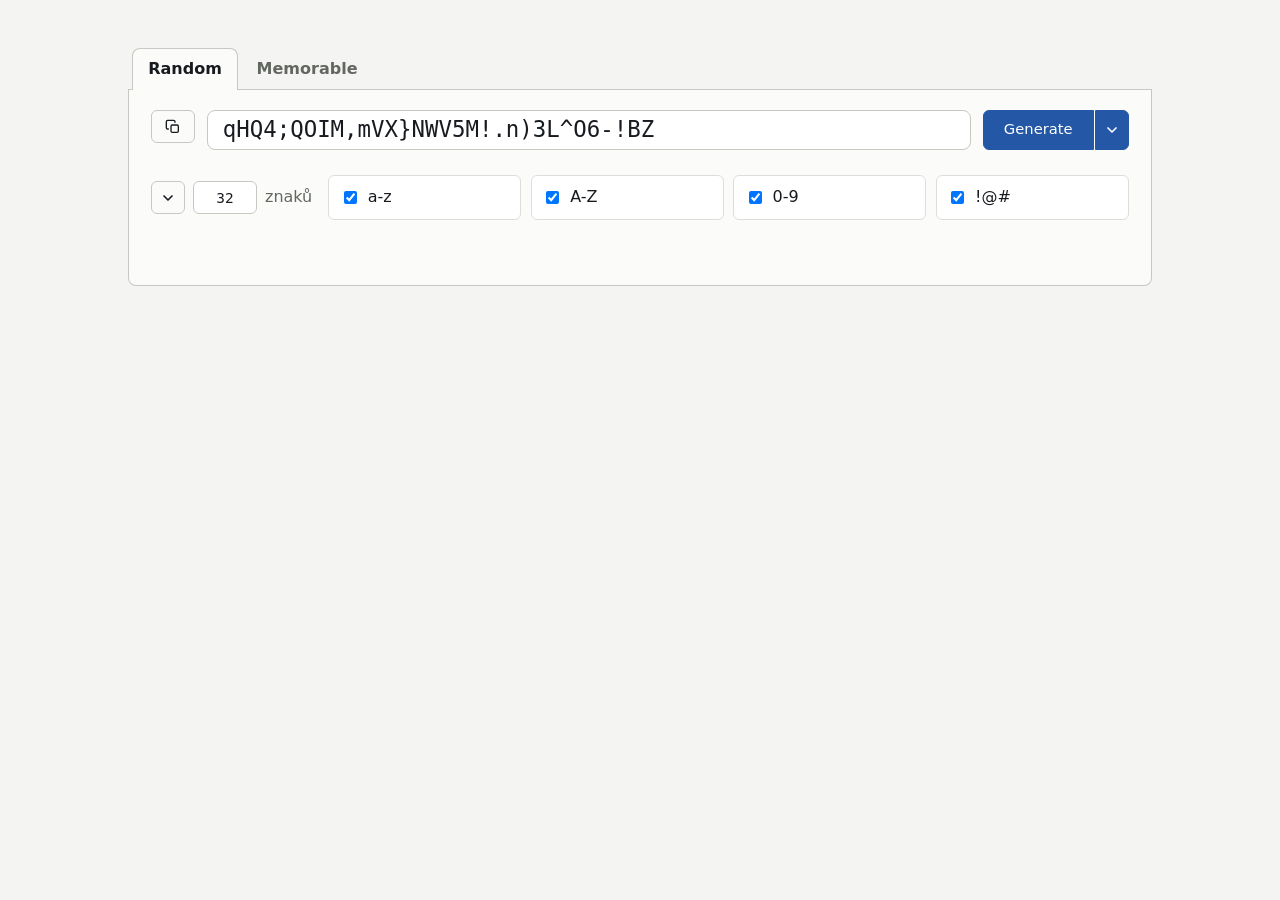
==== commit c2e93ac1: "Make result a clickable copy field on one row Why   The generated password sat in a readonly <input>" ====
--- a/index.html
+++ b/index.html
@@ -21,17 +21,13 @@
       <section class="card" id="generatorCard" role="tabpanel" aria-labelledby="tab-random">
 
       <div class="result-row">
-        <label class="sr-only" for="result">Vygenerované heslo</label>
-        <input class="input input--lg result-input" id="result" type="text" readonly spellcheck="false" autocomplete="off" value="">
         <button class="btn btn--outline copy-btn" id="copyBtn" type="button" aria-label="Kopírovat" title="Kopírovat">
           <svg viewBox="0 0 24 24" width="18" height="18" fill="none" stroke="currentColor" stroke-width="2" stroke-linecap="round" stroke-linejoin="round" aria-hidden="true">
             <rect x="9" y="9" width="11" height="11" rx="2"></rect>
             <path d="M5 15H4a2 2 0 0 1-2-2V4a2 2 0 0 1 2-2h9a2 2 0 0 1 2 2v1"></path>
           </svg>
         </button>
-      </div>
-
-      <div class="controls-row">
+        <div class="input input--lg result-input" id="result" role="button" tabindex="0" aria-label="Vygenerované heslo — kliknutím zkopírujete" title="Kliknutím zkopírujete"></div>
         <div class="generate-group">
           <button class="btn btn--default btn--lg" id="generateBtn" type="button">Generate</button>
           <button class="btn btn--default btn--lg generate-caret" id="moreBtn" type="button" aria-haspopup="true" aria-expanded="false" aria-label="Další možnosti">
--- a/styles.css
+++ b/styles.css
@@ -32,9 +32,17 @@
 .result-input {
   flex: 1;
   min-width: 0;
+  display: flex;
+  align-items: center;
+  position: relative;
+  overflow: hidden;
   font-family: var(--font-mono);
   font-size: clamp(1rem, 2.2vw, 1.35rem);
-}
+  white-space: nowrap;
+  cursor: pointer;
+}
+
+.result-input:empty { cursor: default; }
 
 .copy-btn {
   flex: 0 0 auto;
@@ -45,20 +53,9 @@
   width: 2.75rem;
 }
 
-.copy-btn--done {
-  color: var(--success);
-  border-color: var(--success);
-}
-
-.controls-row {
-  display: flex;
-  align-items: stretch;
-  gap: 0.6rem;
-}
-
 .generate-group {
   position: relative;
-  flex: 1;
+  flex: 0 0 auto;
   display: flex;
 }
 
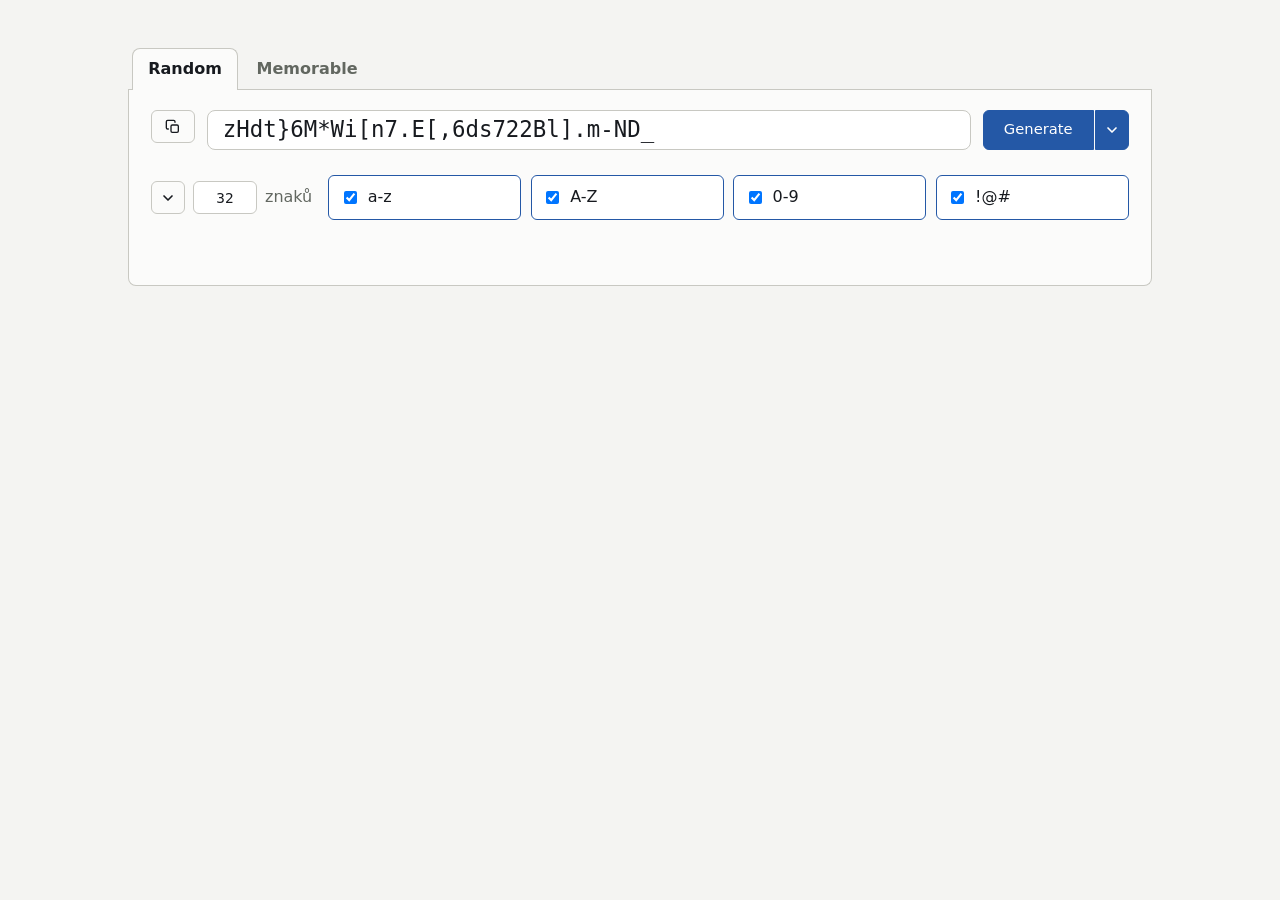
==== commit a1d6c2de: "Add word dictionaries and PIN toggle to memorable mode Why   Memorable mode drew from one flat word " ====
--- a/index.html
+++ b/index.html
@@ -5,9 +5,9 @@
   <meta name="viewport" content="width=device-width, initial-scale=1">
   <title>Password Generator</title>
   <meta name="robots" content="noindex, nofollow">
-  <link rel="stylesheet" href="/kostra.css?v=20">
-  <link rel="stylesheet" href="/styles.css?v=20">
-  <script defer src="/app.js?v=20"></script>
+  <link rel="stylesheet" href="/kostra.css?v=22">
+  <link rel="stylesheet" href="/styles.css?v=22">
+  <script defer src="/app.js?v=22"></script>
 </head>
 <body>
   <main class="page-shell">
@@ -72,23 +72,33 @@
       </div>
 
       <div id="memorableOptions" hidden>
-        <div class="count-row">
-          <div class="count-presets-wrap">
-            <button class="btn btn--outline btn--icon count-presets-btn" id="wordCountPresetsBtn" type="button" aria-haspopup="true" aria-expanded="false" aria-label="Předvolby počtu slov">
-              <svg viewBox="0 0 24 24" width="16" height="16" fill="none" stroke="currentColor" stroke-width="2.5" stroke-linecap="round" stroke-linejoin="round" aria-hidden="true">
-                <path d="m6 9 6 6 6-6"></path>
-              </svg>
-            </button>
-            <div class="menu__popup count-presets" id="wordCountPresets" role="menu" hidden>
-              <button class="btn" type="button" role="menuitem" data-value="3">3 slova</button>
-              <button class="btn" type="button" role="menuitem" data-value="4">4 slova</button>
-              <button class="btn" type="button" role="menuitem" data-value="5">5 slov</button>
-              <button class="btn" type="button" role="menuitem" data-value="6">6 slov</button>
-              <button class="btn" type="button" role="menuitem" data-value="8">8 slov</button>
+        <div class="settings-row">
+          <div class="count-row">
+            <div class="count-presets-wrap">
+              <button class="btn btn--outline btn--icon count-presets-btn" id="wordCountPresetsBtn" type="button" aria-haspopup="true" aria-expanded="false" aria-label="Předvolby počtu slov">
+                <svg viewBox="0 0 24 24" width="16" height="16" fill="none" stroke="currentColor" stroke-width="2.5" stroke-linecap="round" stroke-linejoin="round" aria-hidden="true">
+                  <path d="m6 9 6 6 6-6"></path>
+                </svg>
+              </button>
+              <div class="menu__popup count-presets" id="wordCountPresets" role="menu" hidden>
+                <button class="btn" type="button" role="menuitem" data-value="3">3 slova</button>
+                <button class="btn" type="button" role="menuitem" data-value="4">4 slova</button>
+                <button class="btn" type="button" role="menuitem" data-value="5">5 slov</button>
+                <button class="btn" type="button" role="menuitem" data-value="6">6 slov</button>
+                <button class="btn" type="button" role="menuitem" data-value="8">8 slov</button>
+              </div>
             </div>
+            <input id="wordCount" class="input count-input" type="text" value="4" inputmode="numeric" autocomplete="off" aria-label="Počet slov">
+            <span class="count-unit">slov</span>
           </div>
-          <input id="wordCount" class="input count-input" type="text" value="4" inputmode="numeric" autocomplete="off" aria-label="Počet slov">
-          <span class="count-unit">slov</span>
+
+          <div class="toggles toggles--dict" aria-label="Slovníky">
+            <label><input id="dictNature" type="checkbox" checked> Příroda</label>
+            <label><input id="dictSpace" type="checkbox" checked> Vesmír</label>
+            <label><input id="dictAnimals" type="checkbox" checked> Zvířata</label>
+            <label><input id="dictColors" type="checkbox" checked> Barvy</label>
+            <label><input id="pinToggle" type="checkbox" checked> PIN</label>
+          </div>
         </div>
       </div>
 
--- a/styles.css
+++ b/styles.css
@@ -174,6 +174,12 @@
   min-width: 18rem;
 }
 
+/* The dictionary row carries a 5th (PIN) toggle; let columns flow and wrap
+   evenly instead of stranding a lone item on a second row. */
+.toggles--dict {
+  grid-template-columns: repeat(auto-fit, minmax(6.5rem, 1fr));
+}
+
 .toggles label {
   display: flex;
   align-items: center;
@@ -182,6 +188,13 @@
   border: 1px solid var(--line-soft);
   border-radius: var(--radius-sm);
   background: var(--panel-soft);
+  opacity: 0.55;
+  transition: opacity 0.15s ease, border-color 0.15s ease;
+}
+
+.toggles label:has(input:checked) {
+  opacity: 1;
+  border-color: var(--accent);
 }
 
 .table-head {
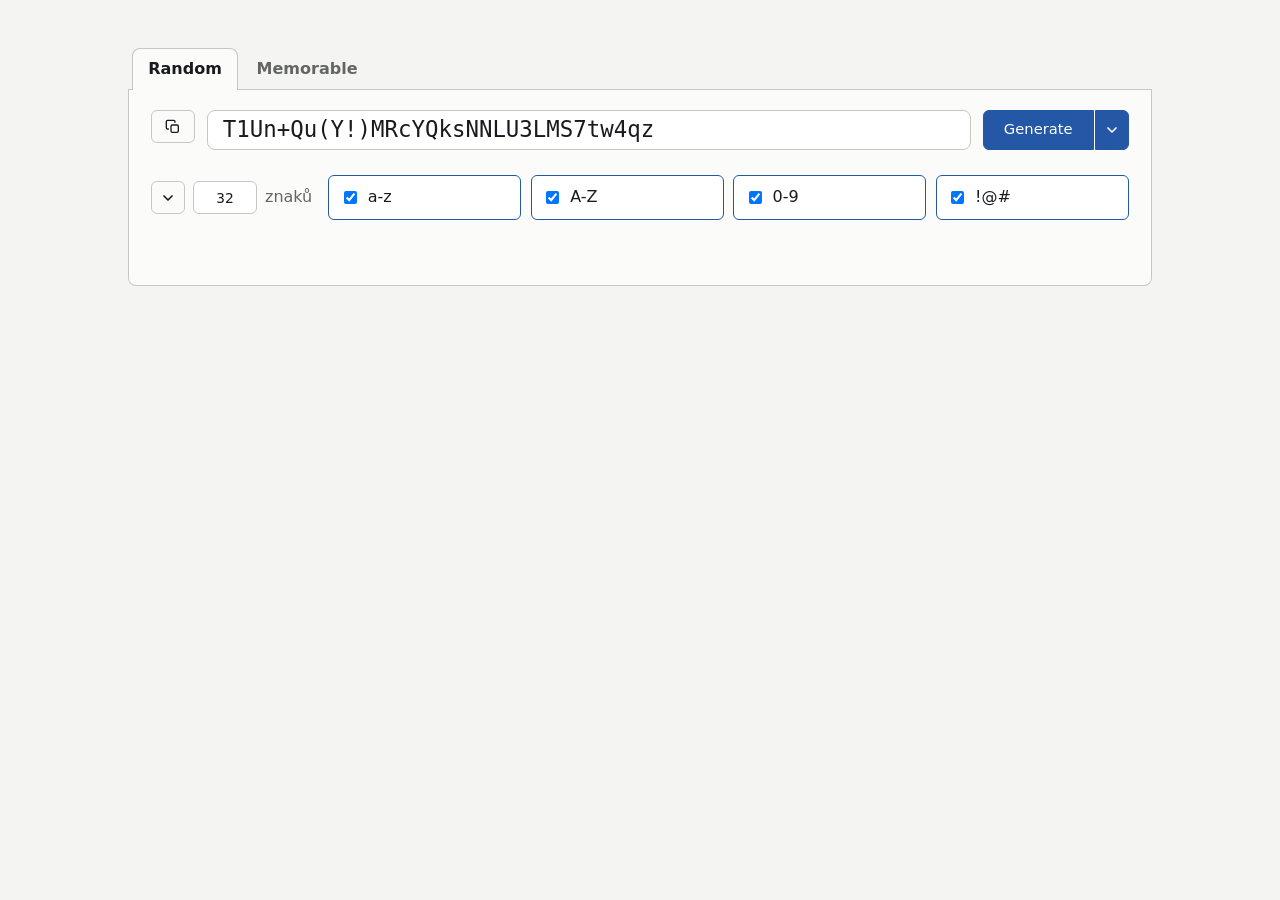
==== commit 23c1711c: "Regenerate password when a toggle checkbox changes Why   Po zapnutí/vypnutí znakové sady, slovníku n" ====
--- a/index.html
+++ b/index.html
@@ -5,9 +5,9 @@
   <meta name="viewport" content="width=device-width, initial-scale=1">
   <title>Password Generator</title>
   <meta name="robots" content="noindex, nofollow">
-  <link rel="stylesheet" href="/kostra.css?v=22">
-  <link rel="stylesheet" href="/styles.css?v=22">
-  <script defer src="/app.js?v=22"></script>
+  <link rel="stylesheet" href="/kostra.css?v=23">
+  <link rel="stylesheet" href="/styles.css?v=23">
+  <script defer src="/app.js?v=23"></script>
 </head>
 <body>
   <main class="page-shell">
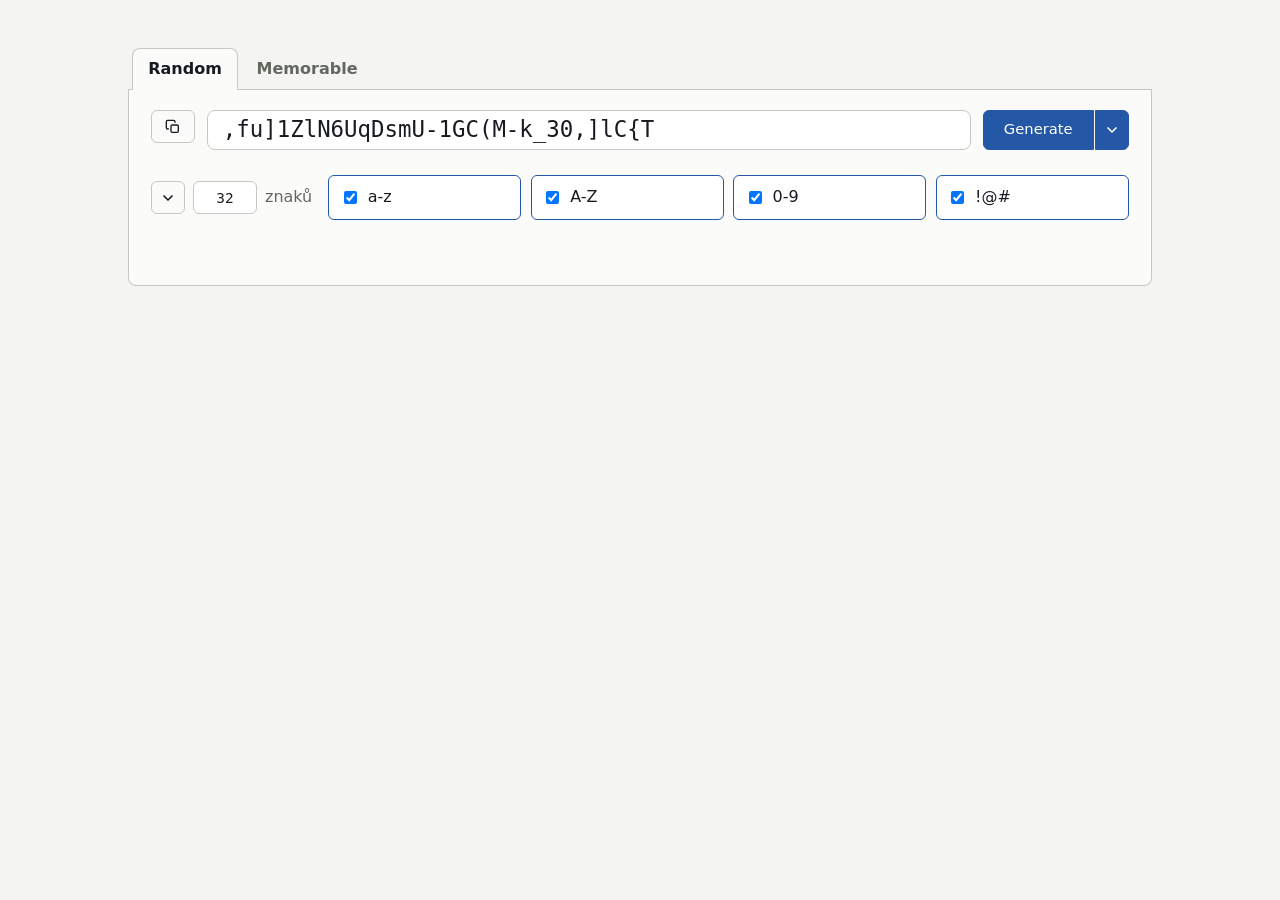
==== commit 5cd0cb19: "Publish to GitHub Pages instead of the lithium host Why   The project now lives at https://github.co" ====
--- a/index.html
+++ b/index.html
@@ -5,9 +5,9 @@
   <meta name="viewport" content="width=device-width, initial-scale=1">
   <title>Password Generator</title>
   <meta name="robots" content="noindex, nofollow">
-  <link rel="stylesheet" href="/kostra.css?v=23">
-  <link rel="stylesheet" href="/styles.css?v=23">
-  <script defer src="/app.js?v=23"></script>
+  <link rel="stylesheet" href="./kostra.css?v=23">
+  <link rel="stylesheet" href="./styles.css?v=23">
+  <script defer src="./app.js?v=23"></script>
 </head>
 <body>
   <main class="page-shell">
